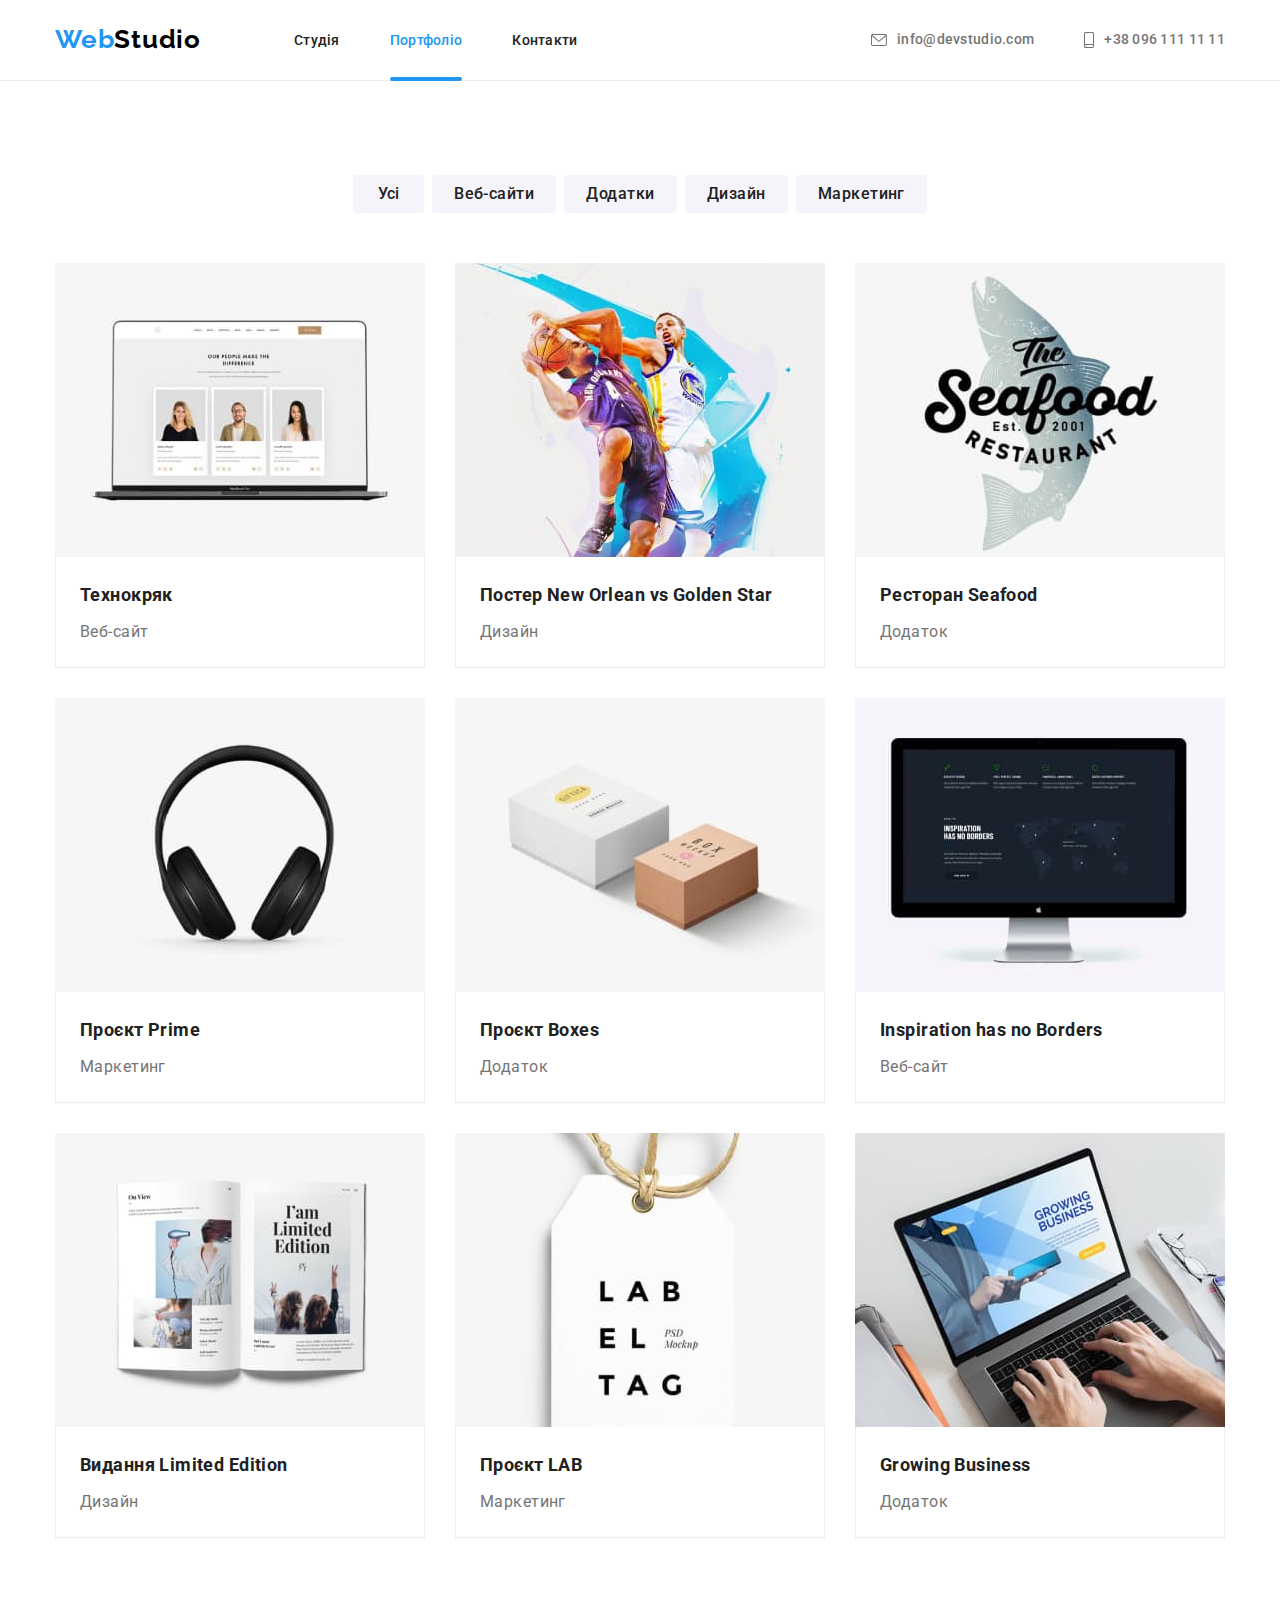
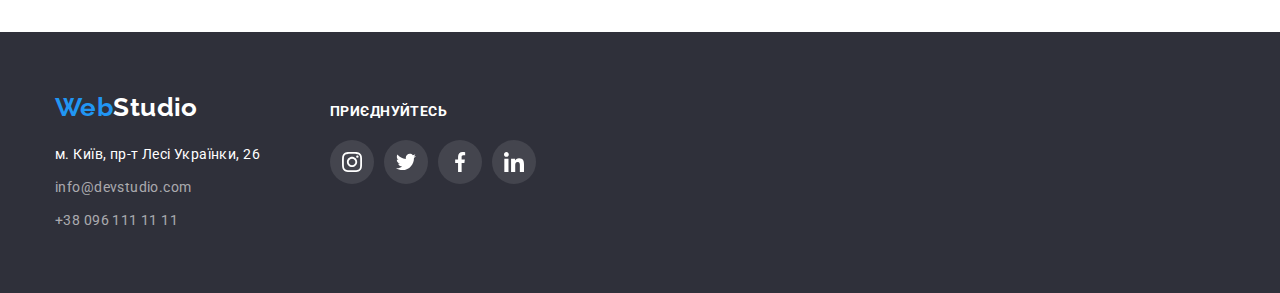
==== portfolio.html @ debf6efc "new rep" ====
<!DOCTYPE html>
<html lang="uk">

<head>
    <meta charset="UTF-8">
    <meta name="viewport" content="width=device-width, initial-scale=1.0">
    <title>Document</title>
    <link rel="preconnect" href="https://fonts.googleapis.com">
    <link rel="preconnect" href="https://fonts.gstatic.com" crossorigin>
    <link href="https://fonts.googleapis.com/css2?family=Raleway:wght@700&family=Roboto:wght@400;500;700;900&display=swap"
        rel="stylesheet">
        <link rel="stylesheet" href="https://cdn.jsdelivr.net/npm/modern-normalize@1.1.0/modern-normalize.min.css">
    <link rel="stylesheet" href="css/styles.css">
</head>

<body>
<header class="page-header">
    <div class="container header-nav">
        <nav class="page-navigation">
            <a class="logo-name link" href="./index.html"> <span class="logo">Web</span><span
                    class="logo-second-word">Studio</span></a>

            <ul class="page-navigation-menu list">
                <li><a class="page-link link" href="./index.html">Студія</a></li>
                <li><a class="page-link link current" href="./portfolio.html">Портфоліо</a></li>
                <li><a class="page-link link" href="#">Контакти</a></li>
            </ul>
        </nav>
        <ul class="header-contacts list">
            <li>
                <a class="address-header link" href="mailto:info@devstudio.com">
                    <svg aria-label="Написати на пошту" class="envelope-email">
                        <use href="./images/sprite.svg#icon-envelope"></use>
                    </svg>
                    info@devstudio.com
                </a>
            </li>
            <li><a class="phone-header link" href="tel:+380961111111">
                    <svg class="smartphone">
                        <use href="./images/sprite.svg#icon-smartphone"></use>
                    </svg>
                    +38 096 111 11 11</a>
            </li>
        </ul>
    </div>

</header>

<main>
<section class="section">
    <div class="container">
<h1 class="visually-hidden">Наші послуги</h1>
<ul class="button-menu list">
    <li><button type="button" class="main-button">Усі</button></li>
    <li><button type="button" class="secondary-button">Веб-сайти</button></li>
    <li><button type="button" class="secondary-button">Додатки</button></li>
    <li><button type="button" class="secondary-button">Дизайн</button></li>
    <li><button type="button" class="secondary-button">Маркетинг</button></li>
</ul>

<h2 class="visually-hidden">Наші роботи</h2>
<ul class="menu-results list">
    <li class="results-item">
        <a href="" class="results-card link">
            <div class="results-card-photo-wrapper">
<img src="./images/tehnokryak1.jpg" alt="Технокряк" width="370">
<p class="overlay-card">Ресурс пропонує комплексні пропозиції з різним рівнем функціоналу та сервісів. Все це дозволить відвідувачу отримати
вичерпні відомості про компанію чи приватну особу.</p>
</div>
<div class="work-description">
    <h3 class="results-title">Технокряк</h3>
    <p class="results-text">Веб-сайт</p>
</div>
        </a>
       
    </li>
    <li class="results-item">
        <a href="" class="results-card link">
            <div class="results-card-photo-wrapper">
                <img src="./images/neworlean-goldenstar2.jpg" alt="Постер Новий Орлеан проти Голден Стар" width="370">
                <p class="overlay-card">Ресурс пропонує комплексні пропозиції з різним рівнем функціоналу та сервісів. Все це дозволить
                    відвідувачу отримати
                    вичерпні відомості про компанію чи приватну особу.</p>
            </div>

<div class="work-description">
    <h3 class="results-title">Постер New Orlean vs Golden Star</h3>
    <p class="results-text">Дизайн</p>
</div>
        </a>
       
    </li>
    <li class="results-item">
        <a href="" class="results-card link">
            <div class="results-card-photo-wrapper">
                <img src="./images/seafood3.jpg" alt="Ресторан морська їжа" width="370">
                <p class="overlay-card">Ресурс пропонує комплексні пропозиції з різним рівнем функціоналу та сервісів. Все це дозволить
                    відвідувачу отримати
                    вичерпні відомості про компанію чи приватну особу.</p>
            </div>

<div class="work-description">
    <h3 class="results-title">Ресторан Seafood</h3>
    <p class="results-text">Додаток</p>
</div>
        </a>
       
    </li>
    <li class="results-item">
        <a href="" class="results-card link">
            <div class="results-card-photo-wrapper">
                <img src="./images/prime4.jpg" alt="Проєкт прайм" width="370">
                <p class="overlay-card">Ресурс пропонує комплексні пропозиції з різним рівнем функціоналу та сервісів. Все це дозволить
                    відвідувачу отримати
                    вичерпні відомості про компанію чи приватну особу.</p>
            </div>

<div class="work-description">
    <h3 class="results-title">Проєкт Prime</h3>
    <p class="results-text">Маркетинг</p>
</div>
        </a>
       
    </li>
    <li class="results-item">
        <a href="" class="results-card link">
            <div class="results-card-photo-wrapper">
                <img src="./images/boxes5.jpg" alt="Проєкт коробки" width="370">
                <p class="overlay-card">Ресурс пропонує комплексні пропозиції з різним рівнем функціоналу та сервісів. Все це дозволить
                    відвідувачу отримати
                    вичерпні відомості про компанію чи приватну особу.</p>
            </div>

<div class="work-description">
    <h3 class="results-title">Проєкт Boxes</h3>
    <p class="results-text">Додаток</p>
</div>
        </a>
       
    </li>
    <li class="results-item">
        <a href="" class="results-card link">
            <div class="results-card-photo-wrapper">
                <img src="./images/inspiration6.jpg" alt="Натхнення немає кордонів" width="370">
                <p class="overlay-card">Ресурс пропонує комплексні пропозиції з різним рівнем функціоналу та сервісів. Все це дозволить
                    відвідувачу отримати
                    вичерпні відомості про компанію чи приватну особу.</p>
            </div>
            
            <div class="work-description">
                <h3 lang="en" class="results-title">Inspiration has no Borders</h3>
                <p class="results-text">Веб-сайт</p>
            </div>
        </a>
       
    </li>
    <li class="results-item">
        <a href="" class="results-card link">
            <div class="results-card-photo-wrapper">
                <img src="./images/limited-edition7.jpg" alt="Видання лімітована колекція">
                <p class="overlay-card">Ресурс пропонує комплексні пропозиції з різним рівнем функціоналу та сервісів. Все це дозволить
                    відвідувачу отримати
                    вичерпні відомості про компанію чи приватну особу.</p>
            </div>

<div class="work-description">
    <h3 class="results-title">Видання Limited Edition</h3>
    <p class="results-text">Дизайн</p>
</div>
        </a>
       
    </li>
    <li class="results-item">
        <a href="" class="results-card link">
            <div class="results-card-photo-wrapper">
                <img src="./images/lab8.jpg" alt="Проєкт лаб" width="370">
<p class="overlay-card">Ресурс пропонує комплексні пропозиції з різним рівнем функціоналу та сервісів. Все це дозволить
    відвідувачу отримати
    вичерпні відомості про компанію чи приватну особу.</p>
            </div>

<div class="work-description">
    <h3 class="results-title">Проєкт LAB</h3>
    <p class="results-text">Маркетинг</p>
</div>
        </a>
       
    </li>
    <li class="results-item">
        <a href="" class="results-card link">
            <div class="results-card-photo-wrapper">
                <img src="./images/growing-bussines9.jpg" alt="Розвиваючий бізнес" width="370">
                <p class="overlay-card">Ресурс пропонує комплексні пропозиції з різним рівнем функціоналу та сервісів. Все це дозволить
                    відвідувачу отримати
                    вичерпні відомості про компанію чи приватну особу.</p>
        
            </div>
<div class="work-description">
    <h3 lang="en" class="results-title">Growing Business</h3>
    <p class="results-text">Додаток</p>
</div>
        </a>
       
    </li>
</ul>
    </div>
</section>
</main>

<footer class="footer">
    <div class="container whole-footer">
        <div class="footer-addresses">
            <a class="footer-logo link" href="./index.html"> <span class="logo-footer">Web</span><span
                    class="logo-footer-second">Studio</span></a>
            <address>
                <ul class="list">
                    <li class="menu-item">
                        <a href="https://goo.gl/maps/CPtrU1FHBa2aNyZL9" target="_blank"
                            rel="noopener noreferrer nofollow" class="place link">м. Київ, пр-т Лесі Українки, 26</a>
                    </li>
                    <li class="menu-item">
                        <a class="address-footer link" href="mailto:info@devstudio.com">info@devstudio.com</a>
                    </li>
                    <li class="menu-item">
                        <a class="phone-footer link" href="tel:+380961111111">+38 096 111 11 11</a>
                    </li>
                </ul>
            </address>
        </div>

        <div class="footer-social-media">
            <p class="footer-title">Приєднуйтесь</p>
            <ul class="footer-menu-icons list">
                <li class="footer-menu-item">
                    <a href="" class="footer-menu-link">
                        <svg class="footer-icon">
                            <use href="./images/sprite.svg#icon-instagram"></use>
                        </svg>
                    </a>
                </li>
                <li class="footer-menu-item">
                    <a href="" class="footer-menu-link">
                        <svg class="footer-icon">
                            <use href="./images/sprite.svg#icon-twitter"></use>
                        </svg>
                    </a>
                </li>
                <li class="footer-menu-item">
                    <a href="" class="footer-menu-link">
                        <svg class="footer-icon">
                            <use href="./images/sprite.svg#icon-facebook"></use>
                        </svg>
                    </a>
                </li>
                <li class="footer-menu-item">
                    <a href="" class="footer-menu-link">
                        <svg class="footer-icon">
                            <use href="./images/sprite.svg#icon-linkedin"></use>
                        </svg>
                    </a>
                </li>
            </ul>
        </div>
        
    </div>
</footer>
    </body>
    </html>
---- css/styles.css ----
/* основний колір #2196F3 */
/* основний чорний колір #212121 */
/* колір тексту #757575 */
/* білий колір #FFFFFF */
:root {
    --color-links : #2196F3;
    --text-color : #757575;
    --white-color : #FFFFFF;
    --black-color : #212121;
    --full-black : #000000;
    --bck-color : #2F303A;
    --our-works-icons : #EEEEEE;
    --bckgrd-color-second : #F5F4FA;
    --hero-bcg: #C4C4C4;
    --media-icons: #AFB1B8;
    /* змінні для сторінки портфоліо */
    --main-black: rgba(33, 33, 33, 1);
    --secondary-grey: rgba(117, 117, 117, 1);
}

body {
font-family: 'Roboto', sans-serif;
letter-spacing: 0.03em;
background-color: var(--white-color);
color: var(--text-color);
font-size: 14px ;
}

h1,
h2,
h3,
h4,
h5,
h6,
p {
    margin-top: 0;
    margin-bottom: 0;
}

ul,
ol {
    margin-top: 0;
    margin-bottom: 0;
    padding-left: 0;
}

button {
    cursor: pointer;
    margin: 0 auto;
    border: none;
    border-radius: 4px;
}

img {
    display: block;
        max-width: 100%;
        height: auto;
}

.container {
    width: 1200px;
    margin-left: auto;
    margin-right: auto;
    padding-left: 15px;
    padding-right: 15px;
}

.link {
    text-decoration: none;
}

.list {
    list-style: none;
    padding-left: 0;
    margin: 0;
}

.visually-hidden {
    position: absolute;
    white-space: nowrap;
    width: 1px;
    height: 1px;
    overflow: hidden;
    border: 0;
    padding: 0;
    clip: rect(0 0 0 0);
    clip-path: inset(50%);
    margin: -1px;
}

.section {
    padding-top: 94px;
    padding-bottom: 94px;
}
/* logo */
.logo-name {
    font-family: 'Raleway';
    font-style: normal;
    font-weight: 700;
    font-size: 26px;
    line-height: 1.19;
    letter-spacing: 0.03em;

    margin-right: 93px;
    padding-top: 24px;
    padding-bottom: 25px;
    
}

.logo {
   color: var(--color-links);
}

.logo-second-word {
    color: var(--full-black);
}


/* page navigation */
.page-header {
border-bottom: 1px solid #ECECEC;
}

.header-nav {
    display: flex;
    align-items: center;
}

.page-navigation {
    display: flex;
    align-items: center;
}

.page-navigation-menu {
    display: flex;
    gap: 50px;
}

.page-link:hover, 
.page-link:focus {
 color: var(--color-links);
}


.page-link {
    font-weight: 500;
    font-size: 14px;
    line-height: 1.14;
    letter-spacing: 0.02em;
    color: var(--black-color);
    padding-top: 32px;
    padding-bottom: 32px;

    transition: color 250ms cubic-bezier(0.4, 0, 0.2, 1);
}

.current {
 position: relative;
  color: var(--color-links);
}

.current::after {
    position: absolute;
    bottom: 0;
    left: 0;
    bottom: -1px;
    width: 100%;
    height: 4px;
    border-radius: 2px;
    background-color: var(--color-links);
    content: '';
}

/* address */
.header-contacts {
    display: flex;
    align-items: center;
    margin-left: auto;
    gap: 50px;
}

.address-header:hover ,
.address-header:focus {
 color: var(--color-links);
}

.address-header {
        display: flex;
        align-items: center;

        font-weight: 500;
        font-size: 14px;
        line-height: 1.14;
        letter-spacing: 0.02em;
        color: var(--text-color);
        padding-top: 32px;
        padding-bottom: 32px;
        transition: color 250ms cubic-bezier(0.4, 0, 0.2, 1);
}

.envelope-email {
    width: 16px;
    height: 12px;
    margin-right: 10px;
    fill: currentColor;
}


.phone-header:hover,
.phone-header:focus {
    color: var(--color-links);
}

.phone-header {
    display: flex;
    align-items: center;

    font-weight: 500;
    font-size: 14px;
    line-height: 1.14;
    letter-spacing: 0.02em;
    color: var(--text-color);
    padding-top: 32px;
    padding-bottom: 32px;

    transition: color 250ms cubic-bezier(0.4, 0, 0.2, 1);
}

.smartphone {
    width: 10px;
    height: 16px;
    margin-right: 10px;
    fill: currentColor;
}


/* hero */
.hero{
    background-color: var(--hero-bcg);
    background-image: linear-gradient(rgba(47, 48, 58, 0.4), rgba(47, 48, 58, 0.4)), url(../images/hero-bcg.jpg);
    max-width: 1600px;
    max-height: 600px;
    margin-left: auto;
    margin-right: auto;
    padding-top: 200px;
    padding-bottom: 200px;
    background-size: cover;
    background-repeat: no-repeat;
}

.hero-title {
        font-weight: 900;
        font-size: 44px;
        line-height: 1.36;
        text-align: center;
        letter-spacing: 0.06em;
        text-transform: uppercase;
    color: var(--white-color);
width: 696px;
margin: 0 auto;
    margin-bottom: 30px;
}

.hero-button:hover,
.hero-button:focus {
  background-color: #188CE8;
}

.hero-button {
        font-weight: 700;
        font-family: inherit;
        font-size: 16px;
        line-height: 1.88;
        letter-spacing: 0.06em;
    background-color: var(--color-links);
    color: var(--white-color);
    cursor: pointer;

    display: block;
    margin-left: auto;
    margin-right: auto;
    padding: 10px 32px;

    box-shadow: 0px 4px 4px rgba(0, 0, 0, 0.15);
        border-radius: 4px;

        transition: background-color 250ms cubic-bezier(0.4, 0, 0.2, 1);
}

/* our benefits */

.svg-benefits-item {
    display: flex;
    justify-content: center;
    align-items: center;
    background-color: var(--bckgrd-color-second);
    margin-bottom: 30px;
    border-radius: 4px;
    width: 270px;
    height: 120px;
}

.antenna {
    width: 70px;
    height: 70px;
}

.benefits-menu {
   display: flex;
   flex-basis: calc((100% - 90px) / 4);
}

.benefits-item:not(:last-child) {
    margin-right: 30px;
}


.benefits-title {
        font-weight: 700;
        font-size: 14px;
        line-height: 1.14;
        text-transform: uppercase;
    color: var(--black-color);

    margin-bottom: 10px;
}

.benefits-text {
    font-weight: 400;
    font-size: 14px;
    line-height: 1.71;
    color: var(--text-color);
}

/* our occupation */
.our-occupation {
    padding-bottom: 94px;
}

.occupation-menu {
    display: flex;
    gap: 30px;
}

.occupation {
        font-weight: 700;
        font-size: 36px;
        line-height: 1.17;
        text-align: center;
    color: var(--black-color);

    margin-bottom: 50px;
}

.occupation-menu-item {
    position: relative;
    overflow: hidden;
}


.overlay-title {
    position: absolute;
    bottom: 0;

    display: flex;
    justify-content: center;
    align-items: center;

    width: 100%;
    height: 70px;
  
    font-weight: 700;
    line-height: 1.14;
    text-transform: uppercase;
    color: var(--white-color);
    background-color: rgba(47, 48, 58, 0.8);

    transform: translateY(100%);
    transition: transform 250ms cubic-bezier(0.4, 0, 0.2, 1);
}

.occupation-menu-item:hover .overlay-title {
    transform: translateY(0%);
}

/* our team */
.our-team {
    background-color: var(--bckgrd-color-second) ;
}

.team {
        font-weight: 700;
        font-size: 36px;
        line-height: 1.17;
        text-align: center;
    color: var(--black-color);

    margin-bottom: 50px;
}

.team-menu {
    display: flex;
    gap: 30px;
}

.team-name {
        font-weight: 500;
        font-size: 16px;
        line-height: 1.19;
    color: var(--black-color);
    margin-bottom: 10px;
}

.team-position {
        font-size: 16px;
        line-height: 1.19;
    color: var(--text-color);
    margin-bottom: 16px;
}

.team-theme {
    background-color: var(--white-color);
    width: 270px;
    box-shadow: 0px 1px 3px rgba(0, 0, 0, 0.12), 0px 1px 1px rgba(0, 0, 0, 0.14), 0px 2px 1px rgba(0, 0, 0, 0.2);
        border-radius: 0px 0px 4px 4px;
}

.description {
    text-align: center;
    padding-top: 30px;
    padding-bottom: 30px;
}

.social-media {
    display: flex;
    justify-content: center;
    gap: 10px;
}

.social-media-link {
    display: flex;
    align-items: center;
    justify-content: center;
    height: 44px;
    width: 44px;
    color: var(--media-icons);
    border-radius: 50%;
    background-color: var(--white-color);

    transition: background-color 250ms cubic-bezier(0.4, 0, 0.2, 1), color 250ms cubic-bezier(0.4, 0, 0.2, 1);
}

.social-media-link:hover,
.social-media-link:focus {
    background-color: var(--color-links);
    color: var(--white-color);
}

.media-icon{
 width: 20px;
 height: 20px;
 fill: currentColor;
}


/* Постійні клієнти */
.clients-title {
        font-weight: 700;
        font-size: 36px;
        line-height: 1.17;
        text-align: center;
        color: var(--black-color);

        margin-bottom: 50px;
}

.clients-menu {
    display: flex;
    gap: 30px;
}


.clients-link {
    display: flex;
        justify-content: center;
        align-items: center;
    
        border: 1px solid var(--media-icons);
        border-radius: 4px;
        color: var(--media-icons);
        width: 170px;
        height: 92px;

        transition: color 250ms cubic-bezier(0.4, 0, 0.2, 1), border 250ms cubic-bezier(0.4, 0, 0.2, 1);
}

.clients-icon {
    fill: currentColor;
    width: 106px;
    height: 60px;

}

.clients-link:hover ,
.clients-link:focus {
    border: 1px solid var(--color-links);
    color: var(--color-links);
}


/* footer */
.footer {
 background-color: var(--bck-color) ;
 padding-top: 60px;
 padding-bottom: 60px;
}

.logo-footer {
    font-family: 'Raleway';
        font-weight: 700;
        font-size: 26px;
        line-height: 1.19;
    color: var(--color-links);
}

.logo-footer-second {
font-family: 'Raleway';
    font-weight: 700;
    font-size: 26px;
    line-height: 1.19;
    color: var(--white-color);
}

.footer-logo {
    display: block;
    margin-bottom: 20px;
}

.menu-item:not(:last-child) {
    margin-bottom: 9px;
}

.place {
    font-style: normal;
        font-size: 14px;
        line-height: 1.71;
    color: var(--white-color);
}

.address-footer {
        font-style: normal;
        font-size: 14px;
        line-height: 1.71;
    color: rgba(255, 255, 255, 0.6);

    transition: color 250ms cubic-bezier(0.4, 0, 0.2, 1);
}

.address-footer:hover,
.address-footer:focus{
    color: var(--color-links);
}

.phone-footer {
        font-style: normal;
        font-size: 14px;
        line-height: 1.71;
    color: rgba(255, 255, 255, 0.6) ;

   transition: color 250ms cubic-bezier(0.4, 0, 0.2, 1);
}

.phone-footer:hover,
.phone-footer:focus {
    color: var(--color-links);
}

.whole-footer {
    display: flex;
    align-items: baseline;
}


.footer-addresses {
 margin-right: 70px;
}

.footer-title {
        font-weight: 700;
        font-size: 14px;
        line-height: 1.14;
        text-transform: uppercase;
        color: var(--white-color);
        margin-bottom: 20px;
}

.footer-menu-icons {
    display: flex;
    gap: 10px;
}

.footer-menu-link {
    display: flex;
    justify-content: center;
    align-items: center;
    width: 44px;
    height: 44px;
    background-color: rgba(255, 255, 255, 0.1);
    color: var(--white-color);
    border-radius: 50%;

    transition: background-color 250ms cubic-bezier(0.4, 0, 0.2, 1);
}

.footer-menu-link:hover,
.footer-menu-link:focus{
    background-color: var(--color-links);
    color: var(--white-color);
}

.footer-icon {
    width: 20px;
    height: 20px;
    fill: currentColor;
}
/* backdrop */

.backdrop {
    position: fixed;
    top: 0;
    left: 0;
    z-index: 100;
    width: 100%;
    height: 100%;
    background-color: rgba(0, 0, 0, 0.2);

    transition: visibility 250ms cubic-bezier(0.4, 0, 0.2, 1), opacity 250ms cubic-bezier(0.4, 0, 0.2, 1);
}

.backdrop.is-hidden {
    visibility: hidden;
    opacity: 0;
    pointer-events: none;
}

.modal-window {
    position: absolute;
    top: 50%;
    left: 50%;
    width: 528px;
    height: 581px;
    transform: translate(-50%, -50%);
    background-color: var(--white-color);

}


.modal-window-button {
    position: absolute;
    top: 8px;
    right: 8px;
    display: flex;
    justify-content: center;
    align-items: center;
    width: 30px;
    height: 30px;
    border-radius: 50%;
    border: 1px solid rgba(0, 0, 0, 0.1);
    padding: 0;
    background-color: transparent;
}

.modal-close {
    width: 18px;
    height: 18px;
}

/* сторінка портфоліо */


.button-menu {
    display: flex;
    gap: 8px;
    justify-content: center;
    margin-bottom: 50px;
}


.main-button {
    font-family: inherit;
        font-weight: 500;
        font-size: 16px;
        line-height: 1.63;

    color: var(--main-black);
    background-color: rgba(245, 244, 250, 1);  
    border: var(--white-color);
    border-radius: 4px;
    padding: 6px 25px;

    transition: color 250ms cubic-bezier(0.4, 0, 0.2, 1), background-color 250ms cubic-bezier(0.4, 0, 0.2, 1), box-shadow 250ms cubic-bezier(0.4, 0, 0.2, 1);
}

.main-button:hover, 
.main-button:focus{
    color: var(--white-color);
    background-color: var(--color-links);
    box-shadow: 0px 3px 1px rgba(0, 0, 0, 0.1), 0px 1px 2px rgba(0, 0, 0, 0.08), 0px 2px 2px rgba(0, 0, 0, 0.12);
}

.secondary-button{
    font-family: inherit;
        font-weight: 500;
        font-size: 16px;
        line-height: 1.63;
        color: var(--main-black);

        background-color: rgba(245, 244, 250, 1);
        letter-spacing: 0.03em;
        cursor: pointer;
        border-radius: 4px;
        border: var(--white-color);
        padding: 6px 22px;

        transition: color 250ms cubic-bezier(0.4, 0, 0.2, 1), background-color 250ms cubic-bezier(0.4, 0, 0.2, 1);
}

.secondary-button:hover, 
.secondary-button:focus {
    color: var(--white-color);
    background-color: var(--color-links);
    box-shadow: 0px 3px 1px rgba(0, 0, 0, 0.1), 0px 1px 2px rgba(0, 0, 0, 0.08), 0px 2px 2px rgba(0, 0, 0, 0.12);
        border-radius: 4px;
}

.menu-results {
    display: flex;
    flex-wrap: wrap;
    gap: 30px;
}

.results-item {
    width: 370px;
}

.results-card {
    display: block;
    transition: box-shadow 250ms cubic-bezier(0.4, 0, 0.2, 1);
}

.results-card:hover,
.results-card:focus {
    box-shadow: 0px 1px 1px rgba(0, 0, 0, 0.12), 0px 4px 4px rgba(0, 0, 0, 0.06), 1px 4px 6px rgba(0, 0, 0, 0.16);
}

.work-description {
    padding: 20px 24px;
    border: 1px solid var(--our-works-icons);
    border-top: none;
    background-color: var(--white-color);
}

.results-title {
        font-weight: 700;
        font-size: 18px;
        line-height: 2;
    color: var(--main-black);
    margin-bottom: 4px;
}

.results-text {
        font-size: 16px;
        line-height: 1.88;
    color: var(--secondary-grey);
}

.results-card-photo-wrapper {
   position: relative;
   overflow: hidden;
}

.overlay-card {
    position: absolute;
    top: 0;
    left: 0;
    height: 100%;
    width: 100%;

        font-weight: 400;
        font-size: 18px;
        line-height: 1.56;

        padding: 63px 24px;
        color: var(--white-color);
        background-color: rgba(33, 150, 243, 0.9);

    transform: translateY(100%);
    transition: transform 250ms cubic-bezier(0.4, 0, 0.2, 1);
}

.results-card:hover .overlay-card,
.results-card:focus .overlay-card {
    transform: translateY(0%);
}
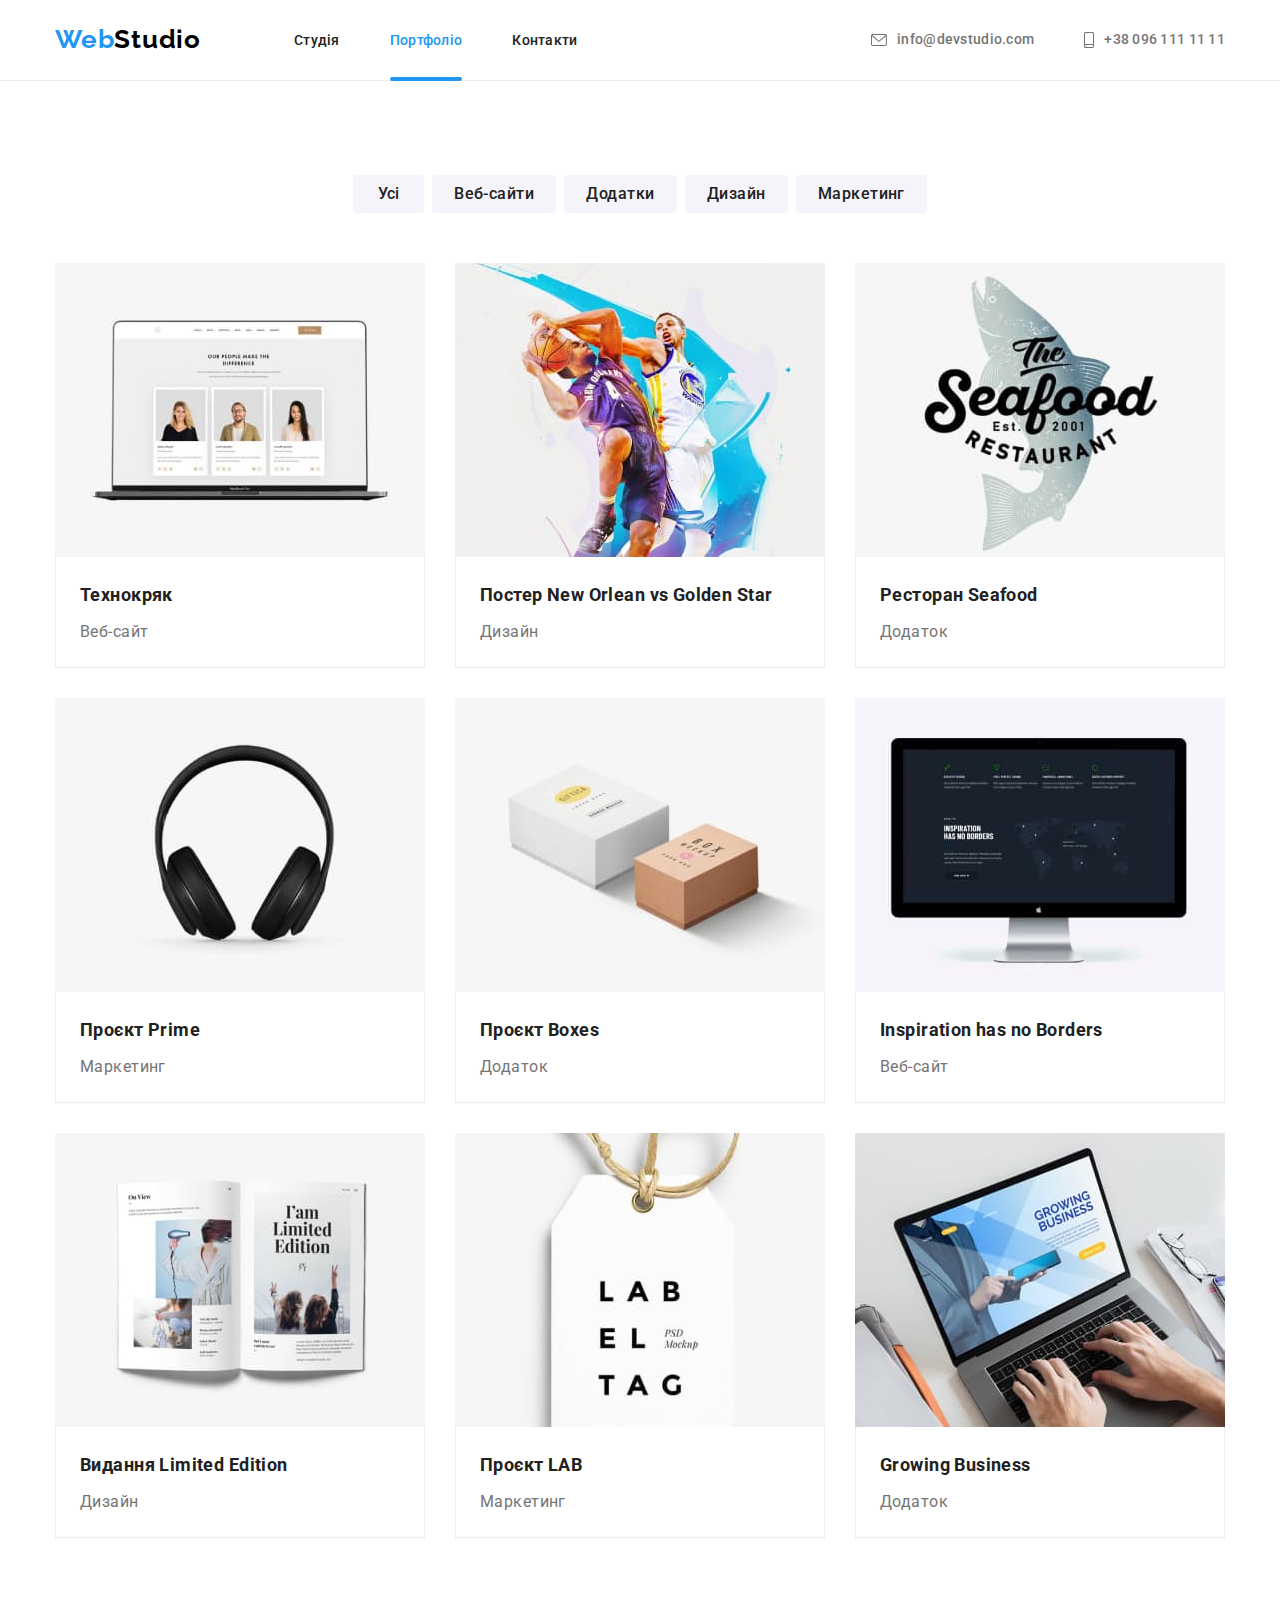
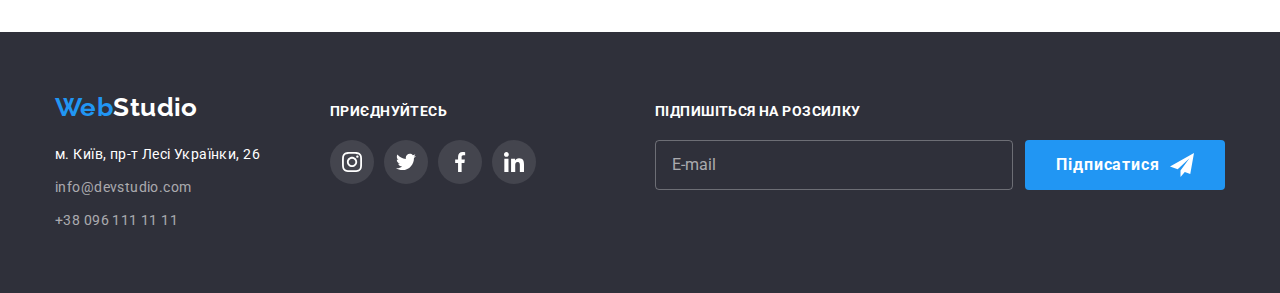
==== commit caa11a18: "fixed some mistakes" ====
--- a/portfolio.html
+++ b/portfolio.html
@@ -261,6 +261,23 @@
                 </li>
             </ul>
         </div>
+
+        <div class="footer-form">
+            <p class="footer-form-title">Підпишіться на розсилку</p>
+            <form class="footer-form-menu">
+                <div class="mailing-list-wrapper">
+                    <label>
+                        <input class="footer-form-input" type="email" placeholder="E-mail" name="user_mailing_list_email">
+                    </label>
+                    <button class="footer-form-button" type="submit">Підписатися
+                        <svg class="form-button-icon-send">
+                            <use href="./images/sprite.svg#icon-send"></use>
+                        </svg>
+                    </button>
+                </div>
+        
+            </form>
+        </div>
         
     </div>
 </footer>
--- a/css/styles.css
+++ b/css/styles.css
@@ -623,6 +623,78 @@
     height: 20px;
     fill: currentColor;
 }
+
+/* footer-form */
+.footer-form {
+    margin-left: auto;
+}
+
+
+.footer-form-title {
+        font-weight: 700;
+        font-size: 14px;
+        line-height: 1.14;
+        text-transform: uppercase;
+        color: var(--white-color);
+        margin-bottom: 20px;
+}
+
+.mailing-list-wrapper {
+    display: flex;
+    justify-content: center;
+    align-items: center;
+} 
+
+
+.footer-form-input{
+    width: 358px;
+    height: 50px;
+    background-color: transparent;
+    border: 1px solid rgba(255, 255, 255, 0.3);
+    border-radius: 4px;
+    padding: 15px 16px;
+    margin-right: 12px;
+}
+
+.footer-form-input:focus {
+    color: var(--white-color);
+}
+
+
+.footer-form-input::placeholder {
+    font-size: 16px;
+    line-height: 1.25;
+    color: rgba(255, 255, 255, 0.6);
+}
+
+.footer-form-button {
+    width: 200px;
+    height: 50px;
+    background-color: var(--color-links);
+        font-weight: 700;
+        font-size: 16px;
+        line-height: 1.88;
+        letter-spacing: 0.06em;
+        color: var(--white-color);
+
+        display: flex;
+        justify-content: center;
+        align-items: center;
+
+        transition: background-color 250ms cubic-bezier(0.4, 0, 0.2, 1);
+}
+
+.footer-form-button:hover,
+.footer-form-button:focus {
+    background-color: #188CE8;
+}
+
+.form-button-icon-send {
+    width: 24px;
+    height: 24px;
+    margin-left: 10px;
+}
+
 /* backdrop */
 
 .backdrop {
@@ -651,6 +723,7 @@
     height: 581px;
     transform: translate(-50%, -50%);
     background-color: var(--white-color);
+    padding: 40px;
 
 }
 
@@ -668,11 +741,170 @@
     border: 1px solid rgba(0, 0, 0, 0.1);
     padding: 0;
     background-color: transparent;
+    transition: fill 250ms cubic-bezier(0.4, 0, 0.2, 1);
+}
+
+.modal-window-button:hover,
+.modal-window-button:focus {
+    fill: var(--color-links);
 }
 
 .modal-close {
     width: 18px;
     height: 18px;
+}
+
+.form-title {
+    font-weight: 700;
+    font-size: 20px;
+    line-height: 1.15;
+    text-align: center;
+    color: var(--black-color);
+
+    margin-bottom: 12px;
+}
+
+.modal-form {
+    display: flex;
+    flex-direction: column;
+}
+
+.modal-form-label {
+  margin-bottom: 10px;
+  color: var(--text-color);
+  font-size: 12px;
+}
+
+.modal-form-input {
+    width: 100%;
+    border: 1px solid rgba(33, 33, 33, 0.2);
+    border-radius: 4px;
+    height: 40px;
+    padding-left: 42px;
+    display: block;
+
+    transition: border-color 250ms cubic-bezier(0.4, 0, 0.2, 1);
+}
+
+.modal-form-input:focus + .form-svg {
+    fill: var(--color-links);
+}
+
+.modal-form-input:focus {
+    border-color: var(--color-links);
+    outline: none;
+}
+
+.modal-form-message {
+    width: 100%;
+    height: 120px;
+    padding: 12px 16px;
+    margin-top: 4px;
+    border: 1px solid rgba(33, 33, 33, 0.2);
+    border-radius: 4px;
+    resize: none;
+
+    transition: border-color 250ms cubic-bezier(0.4, 0, 0.2, 1);
+}
+
+.modal-form-textarea {
+    font-size: 12px;
+    margin-bottom: 20px;
+}
+
+.modal-form-message::placeholder {
+    color: rgba(117, 117, 117, 0.5);
+        font-size: 12px;
+        line-height: 1.17;
+        letter-spacing: 0.01em;
+}
+
+.modal-form-message:focus {
+    border-color: var(--color-links);
+    outline: none;
+} 
+
+.form-svg-wrapper {
+    position: relative;
+    margin-top: 4px;
+}
+
+.form-svg {
+    position: absolute;
+    top: 50%;
+    left: 12px;
+    transform: translateY(-50%);
+
+    display: block;
+    width: 18px;
+    height: 18px;
+    transition: fill 250ms cubic-bezier(0.4, 0, 0.2, 1);
+}
+
+.checkbox-policy-link {
+    color: var(--color-links);
+    font-size: 14px;
+    line-height: 1.71;
+}
+
+.checkbox-text {
+    font-size: 14px;
+        line-height: 1.71;
+        color: var(--text-color);
+}
+
+
+.checkbox-border {
+    width: 16px;
+    height: 15px;
+    margin-right: 7px;
+}
+
+.checkbox-icon-check {
+    display: none;
+    width: 16px;
+    height: 15px;
+    margin-right: 7px;
+    border-radius: 3px;
+}
+
+.modal-form-checkbox {
+    display: flex;
+    align-items: center;
+    justify-content: center;
+    margin-bottom: 30px;
+}
+
+
+.form-checkbox:checked ~ .checkbox-icon-check {
+    display: inline-block;
+    background-color: var(--color-links);
+}
+
+.form-checkbox:checked~.checkbox-border {
+    display: none;
+}
+
+.modal-form-button {
+font-weight: 700;
+    font-family: inherit;
+    font-size: 16px;
+    line-height: 1.88;
+    letter-spacing: 0.06em;
+    background-color: var(--color-links);
+    color: var(--white-color);
+    cursor: pointer;
+    padding: 10px 52px;
+
+    box-shadow: 0px 4px 4px rgba(0, 0, 0, 0.15);
+    border-radius: 4px;
+
+    transition: background-color 250ms cubic-bezier(0.4, 0, 0.2, 1);
+}
+
+.modal-form-button:hover,
+.modal-form-button:focus {
+    background-color: #188CE8;
 }
 
 /* сторінка портфоліо */
